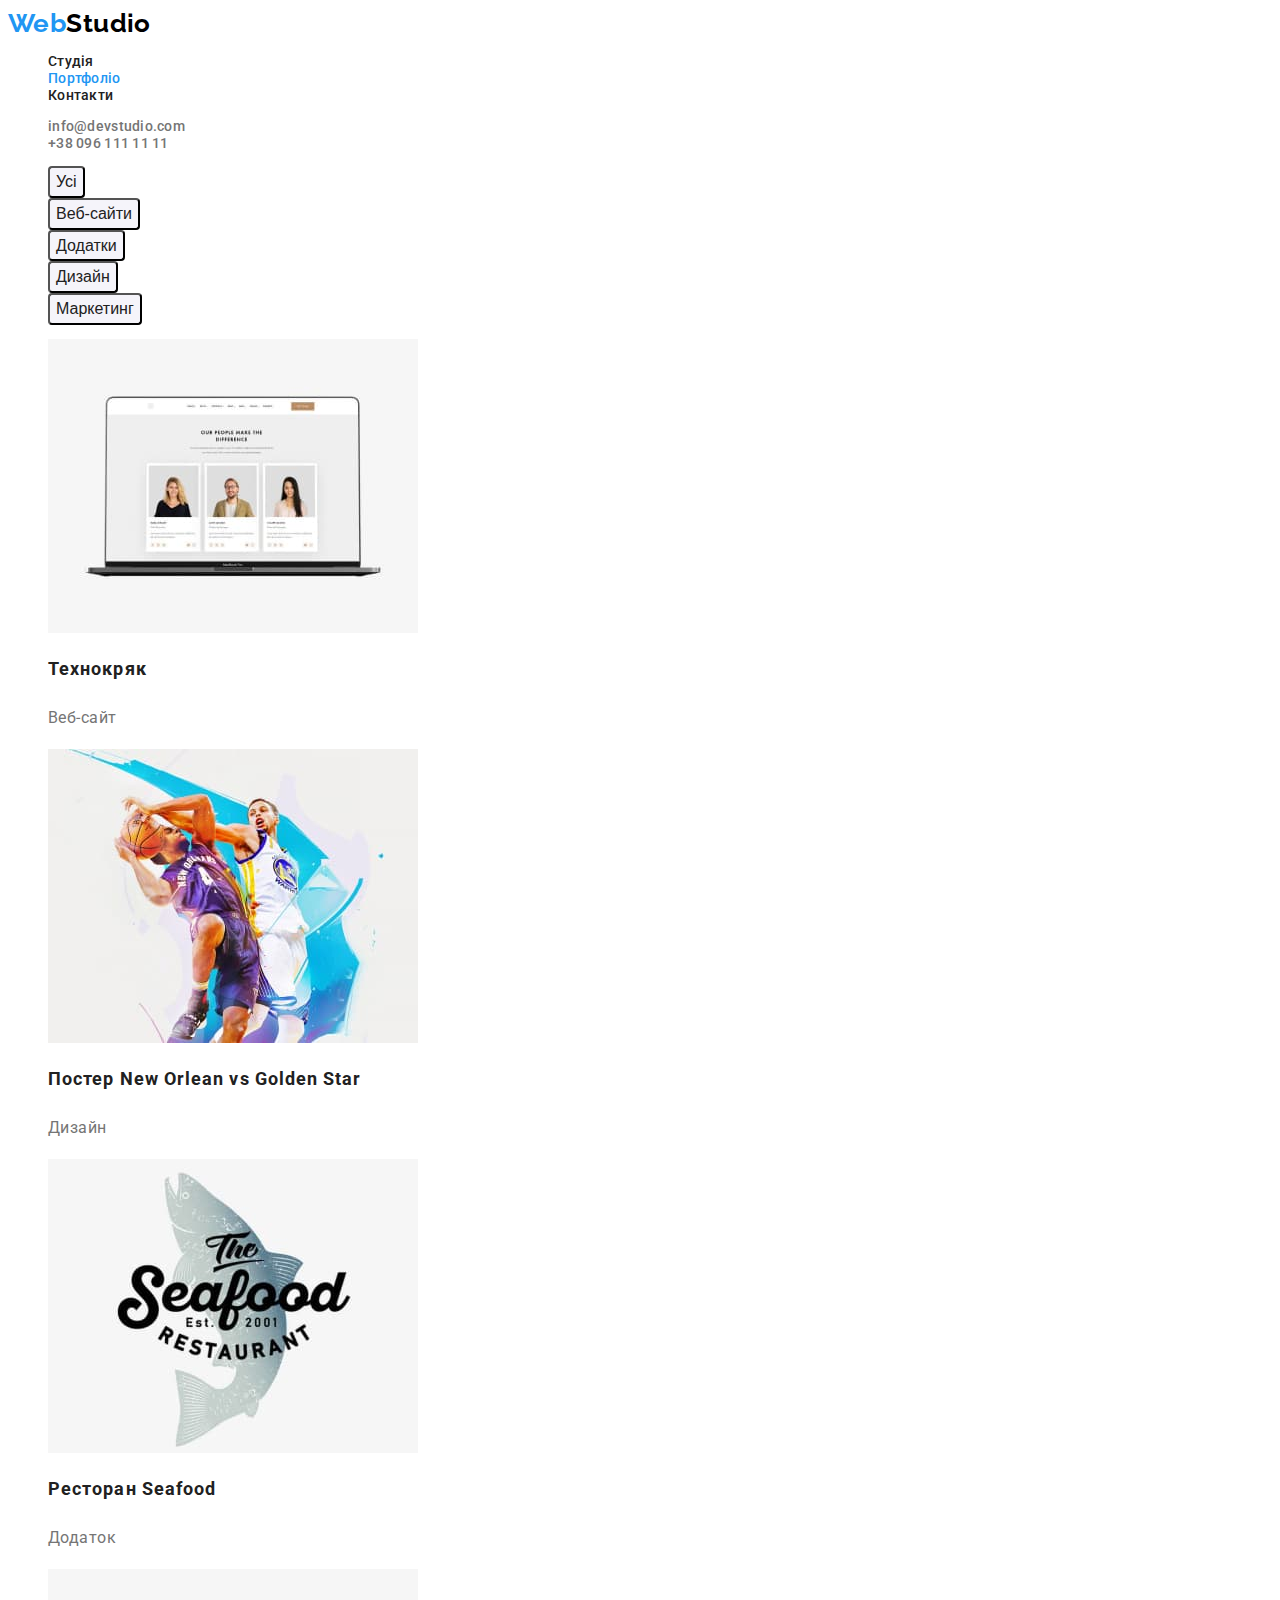
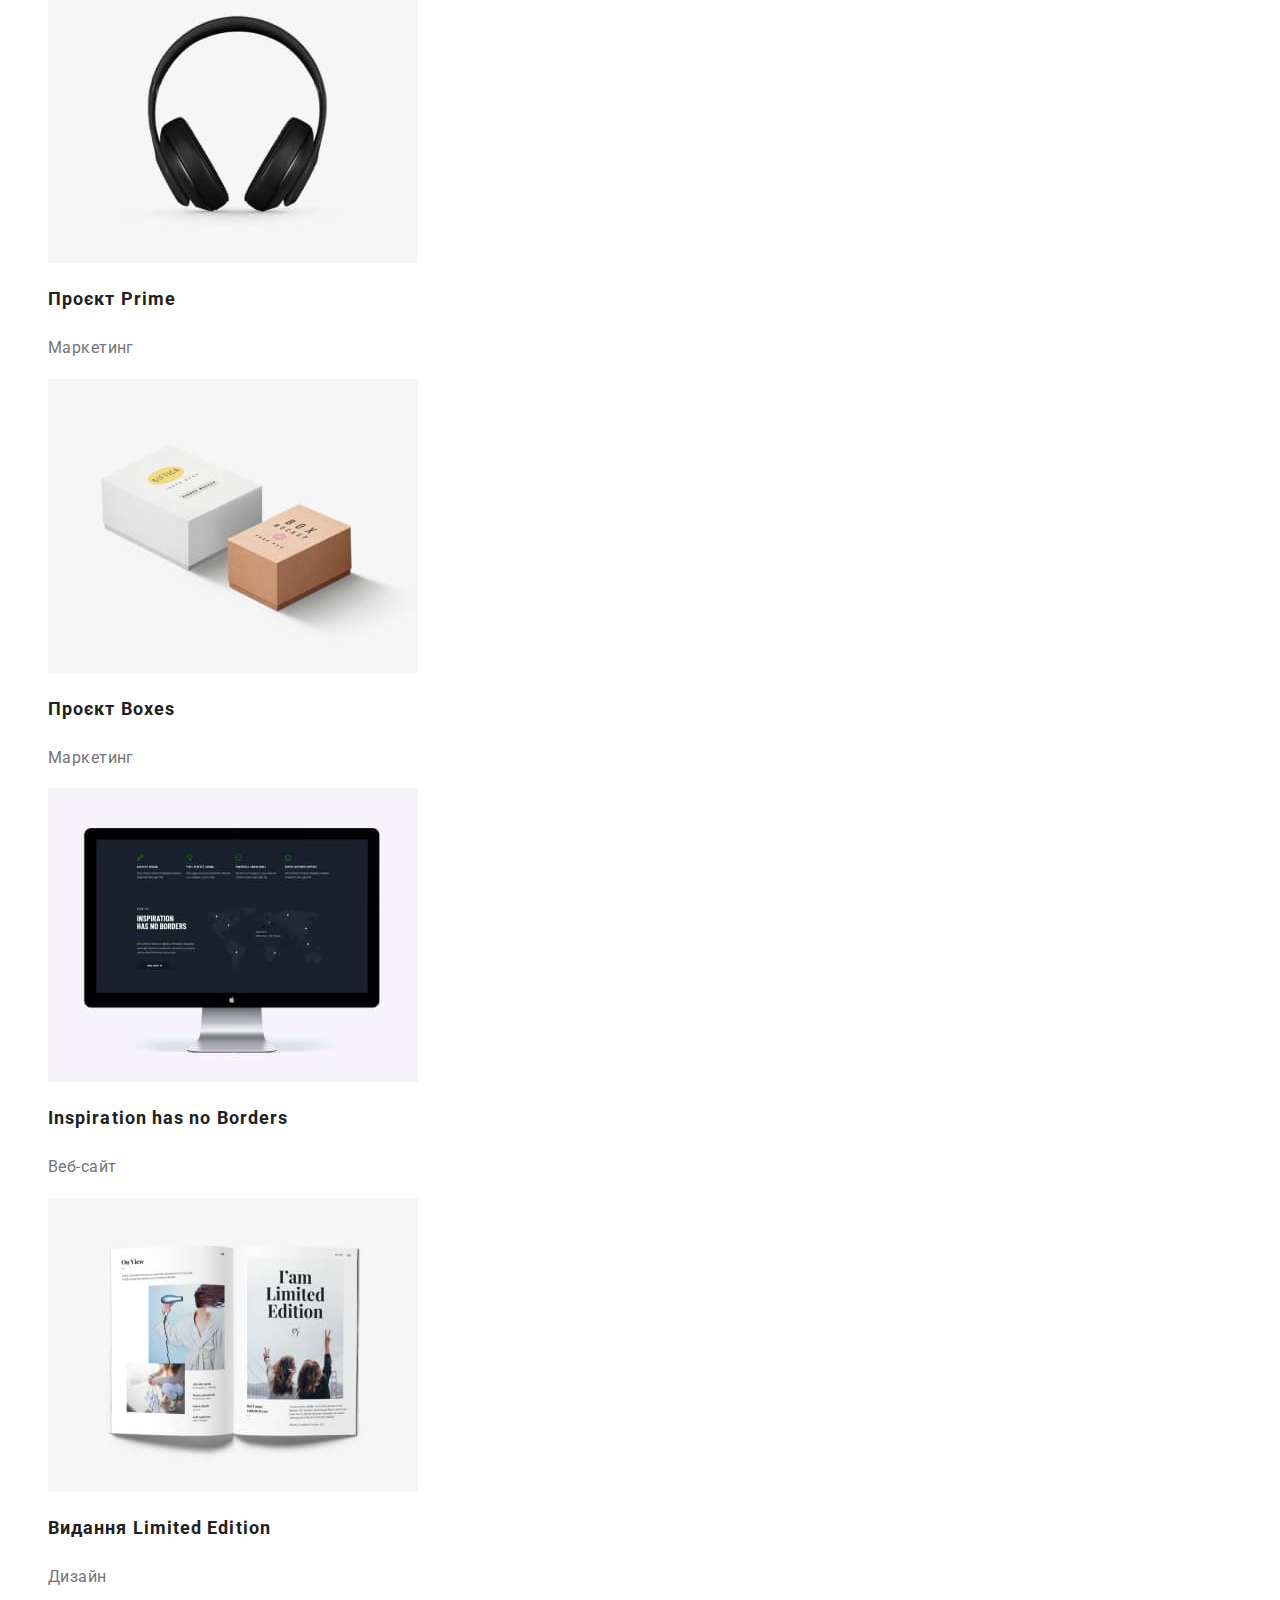
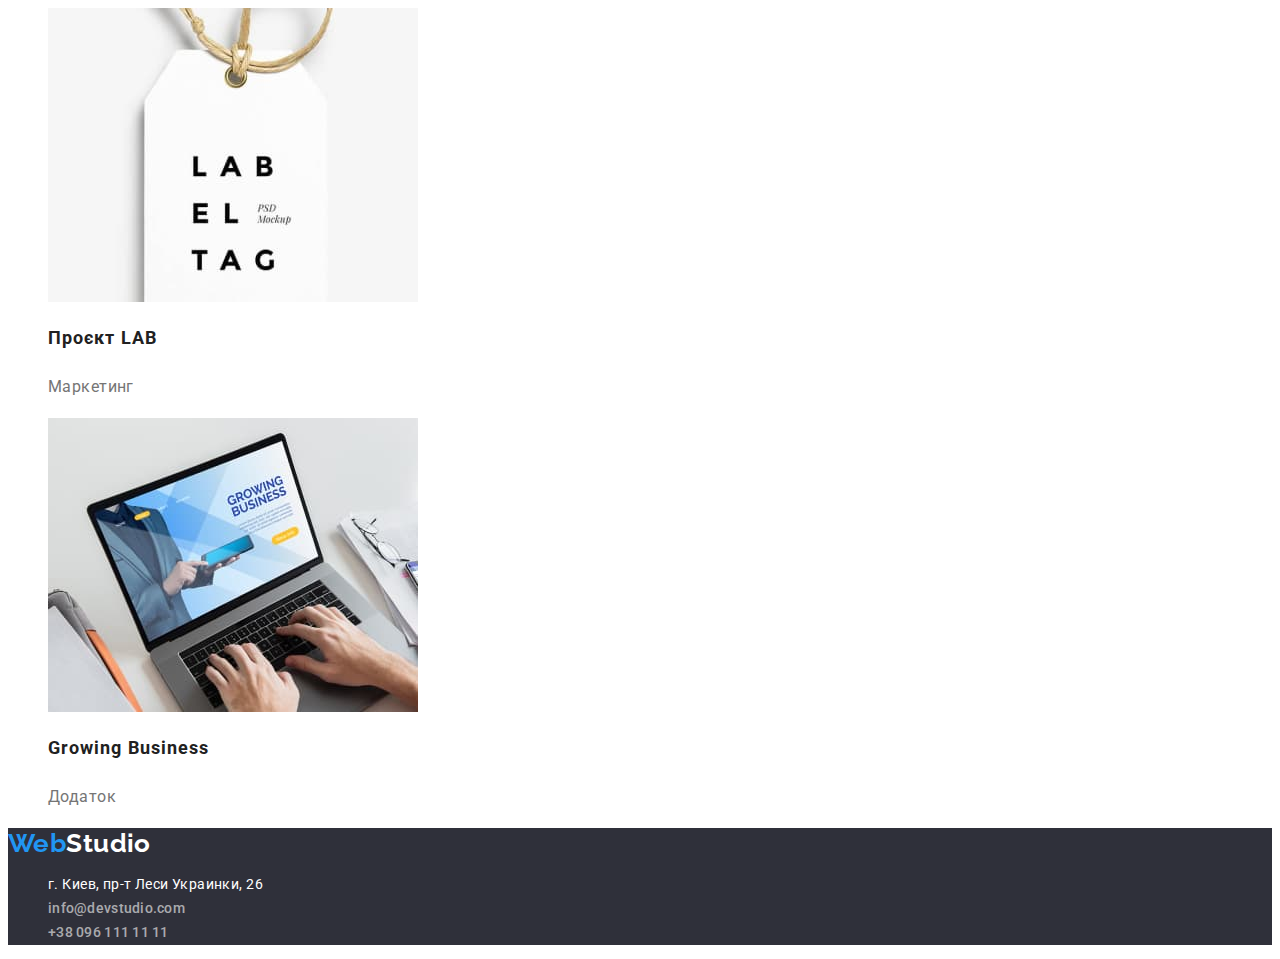
==== portfolio.html @ e0065c11 "n" ====
<!DOCTYPE html>
<html lang="uk">
  <head>
    <meta charset="UTF-8" />
    <meta http-equiv="X-UA-Compatible" content="IE=edge" />
    <meta name="viewport" content="width=device-width, initial-scale=1.0" />
    <title>WebStudio</title>
    <link
      href="https://fonts.googleapis.com/css2?family=Raleway:wght@700&family=Roboto:wght@400;500;700;900&display=swap"
      rel="stylesheet"
    />
    <link rel="stylesheet" href="./css/styles.css" />
  </head>

  <body>
    <header>
      <nav>
        <a class="web" href="./index.html">
          <span class="logo">Web</span>Studio
        </a>
        <ul class="site-nav">
          <li><a href="./index.html" class="link">Студія</a></li>
          <li><a href="./portfolio.html" class="link current">Портфоліо</a></li>
          <li><a href="/" class="link">Контакти</a></li>
        </ul>
      </nav>
      <ul>
        <li>
          <a href="mailto:info@devstudio.com" class="mail"
            >info@devstudio.com</a
          >
        </li>
        <li>
          <a href="tel:+380961111111" class="tel">+38 096 111 11 11</a>
        </li>
      </ul>
    </header>

    <main>
      <section>
        <h1 class="visually-hidden">Портфоліо</h1>
        <ul>
          <li><button class="button" type="button">Усі</button></li>
          <li><button class="button" type="button">Веб-сайти</button></li>
          <li><button class="button" type="button">Додатки</button></li>
          <li><button class="button" type="button">Дизайн</button></li>
          <li><button class="button" type="button">Маркетинг</button></li>
        </ul>
        <ul class="all">
          <li>
            <img src="./images/img8.jpg" alt="Технокряк" width="370" />
            <h2 class="about">Технокряк</h2>
            <p class="what">Веб-сайт</p>
          </li>
          <li>
            <img src="./images/img9.jpg" alt="Постер" width="370" />
            <h2 class="about">Постер New Orlean vs Golden Star</h2>
            <p class="what">Дизайн</p>
          </li>
          <li>
            <img src="./images/img10.jpg" alt="Ресторан" width="370" />
            <h2 class="about">Ресторан Seafood</h2>
            <p class="what">Додаток</p>
          </li>
          <li>
            <img src="./images/img11.jpg" alt="Проєкт Prime" width="370" />
            <h2 class="about">Проєкт Prime</h2>
            <p class="what">Маркетинг</p>
          </li>
          <li>
            <img src="./images/img12.jpg" alt="Проєкт Boxes" width="370" />
            <h2 class="about">Проєкт Boxes</h2>
            <p class="what">Маркетинг</p>
          </li>
          <li>
            <img src="./images/img13.jpg" alt="Inspiration" width="370" />
            <h2 class="about">Inspiration has no Borders</h2>
            <p class="what">Веб-сайт</p>
          </li>
          <li>
            <img src="./images/img14.jpg" alt="Видання" width="370" />
            <h2 class="about">Видання Limited Edition</h2>
            <p class="what">Дизайн</p>
          </li>
          <li>
            <img src="./images/img15.jpg" alt="Проєкт LAB" width="370" />
            <h2 class="about">Проєкт LAB</h2>
            <p class="what">Маркетинг</p>
          </li>
          <li>
            <img src="./images/img16.jpg" alt="Growing Business" width="370" />
            <h2 class="about">Growing Business</h2>
            <p class="what">Додаток</p>
          </li>
        </ul>
      </section>
    </main>

    <footer class="info">
      <a href="./index.html" class="web">
        <span class="logo">Web</span>Studio
      </a>
      <address>
        <ul>
          <li>
            <a
              href="https://goo.gl/maps/CPtrU1FHBa2aNyZL9"
              target="_blank"
              rel="noopener noreferrer nofollow"
              class="address"
              >г. Киев, пр-т Леси Украинки, 26</a
            >
          </li>
          <li>
            <a href="mailto:info@devstudio.com" class="mail"
              >info@devstudio.com</a
            >
          </li>
          <li>
            <a href="tel:+380961111111" class="tel">+38 096 111 11 11</a>
          </li>
        </ul>
      </address>
    </footer>
  </body>
</html>
---- css/styles.css ----
:root {
  --primary-text-color: #757575;
  --title-text-color: #212121;
  --accent-color: #2196f3;
  --primary-white-color: #ffffff;
  --secondary-white-color: rgba(255, 255, 255, 0.6);
  --secondary-black-color: #000000;
  --primary-background-color: #f5f5f5;
  --secondary-background-color: #2f303a;
}
/* main page */

body {
  font-size: 14px;
  font-family: Roboto, sans-serif;
  letter-spacing: 0.03em;
  color: var(--primary-text-color);
  background-color: var(--primary-white-color);
}
ul {
  list-style: none;
}
.visually-hidden {
  position: absolute;
  white-space: nowrap;
  width: 1px;
  height: 1px;
  overflow: hidden;
  border: 0;
  padding: 0;
  clip: rect(0 0 0 0);
  clip-path: inset(50%);
  margin: -1px;
}

/* nav */
.web {
  color: var(--secondary-black-color);
  font-family: Raleway;
  font-weight: 700;
  font-size: 26px;
  line-height: 1.19;
  text-decoration: none;
}
.logo {
  color: var(--accent-color);
}
.site-nav .link.current {
  color: var(--accent-color);
  font-weight: 500;
  line-height: 1.14;
  letter-spacing: 0.02em;
}
.site-nav .link {
  color: var(--title-text-color);
  font-weight: 500;
  line-height: 1.14;
  letter-spacing: 0.02em;
  text-decoration: none;
}
.site-nav .link:hover,
.site-nav .link:focus {
  color: var(--accent-color);
}
.mail,
.tel {
  color: var(--primary-text-color);
  font-weight: 500;
  line-height: 1.14;
  letter-spacing: 0.02em;
  text-decoration: none;
}
.tel:hover,
.tel:focus,
.tel:active,
.mail:hover,
.mail:focus,
.mail:active {
  color: var(--accent-color);
}

/* кнопка*/
.decision {
  background-color: var(--secondary-background-color);
}
.decision .business {
  color: var(--primary-white-color);
  font-weight: 900;
  font-size: 44px;
  line-height: 1.36;
  text-align: center;
  letter-spacing: 0.06em;
  text-transform: uppercase;
}
.decision .button {
  background-color: var(--accent-color);
  color: var(--primary-white-color);
  font-weight: 700;
  font-size: 16px;
  line-height: 1.87;
  letter-spacing: 0.06em;
  box-shadow: 0px 4px 4px rgba(0, 0, 0, 0.15);
  border-radius: 4px;
  cursor: pointer;
  font-family: inherit;
}
.decision .button:hover,
.decision .button:focus,
.decision .button:active {
  background-color: #188ce8;
  font-weight: 700;
  font-size: 16px;
  line-height: 1.87;
  letter-spacing: 0.06em;
  box-shadow: 0px 4px 4px rgba(0, 0, 0, 0.15);
  border-radius: 4px;
}

/* Чим ми займаємося */

.characteristic .title {
  color: var(--title-text-color);
  font-weight: 700;
  line-height: 1.14;
  text-transform: uppercase;
}
.characteristic .text {
  color: var(--primary-text-color);
  line-height: 1.71;
}

/* Наша команда */

.sens {
  color: var(--title-text-color);
  text-align: center;
  font-weight: 700;
  font-size: 36px;
  line-height: 1.17;
  text-align: center;
}
.all-team {
  background-color: #f5f4fa;
}
.team {
  color: var(--title-text-color);
  font-weight: 700;
  font-size: 36px;
  line-height: 1.17;
  text-align: center;
}
.bgcol {
  background-color: var(--primary-white-color);
}
.name {
  color: var(--title-text-color);
  font-weight: 500;
  font-size: 16px;
  line-height: 1.19;
}
.profession {
  color: var(--primary-text-color);
  font-size: 16px;
  line-height: 1.19;
}

/* footer */
.info {
  background-color: var(--secondary-background-color);
}
.info .web {
  color: var(--primary-white-color);
  font-weight: 700;
  font-size: 26px;
  line-height: 1.19;
}
.info .logo {
  color: var(--accent-color);
}
.info .address {
  color: var(--primary-white-color);
  line-height: 1.71;
  font-style: normal;
  text-decoration: none;
}
.info .mail,
.info .tel {
  color: var(--secondary-white-color);

  line-height: 1.71;
  font-style: normal;
}
.info .mail:hover,
.info .mail:focus,
.info .mail:active,
.info .tel:hover,
.info .tel:focus,
.info .tel:active {
  color: var(--accent-color);
}

/* Portfolio*/

.button {
  color: var(--title-text-color);
  background-color: #f5f4fa;
  border-radius: 4px;
  font-weight: 500;
  font-size: 16px;
  line-height: 1.62;
}

.button:hover,
.button:focus,
.button:active {
  background-color: var(--accent-color);
  color: var(--primary-white-color);
  font-weight: 500;
  font-size: 16px;
  line-height: 1.62;
  text-align: center;
  box-shadow: 0px 3px 1px rgba(0, 0, 0, 0.1), 0px 1px 2px rgba(0, 0, 0, 0.08),
    0px 2px 2px rgba(0, 0, 0, 0.12);
  cursor: pointer;
  font-family: inherit;
}
.all {
  background-color: var(--primary-white-color);
  border-radius: 4px;
}

.all .about {
  color: var(--title-text-color);
  font-weight: 700;
  font-size: 18px;
  line-height: 2;
  letter-spacing: 0.06em;
}
.all .what {
  color: var(--primary-text-color);
  font-size: 16px;
  line-height: 1.87;
}
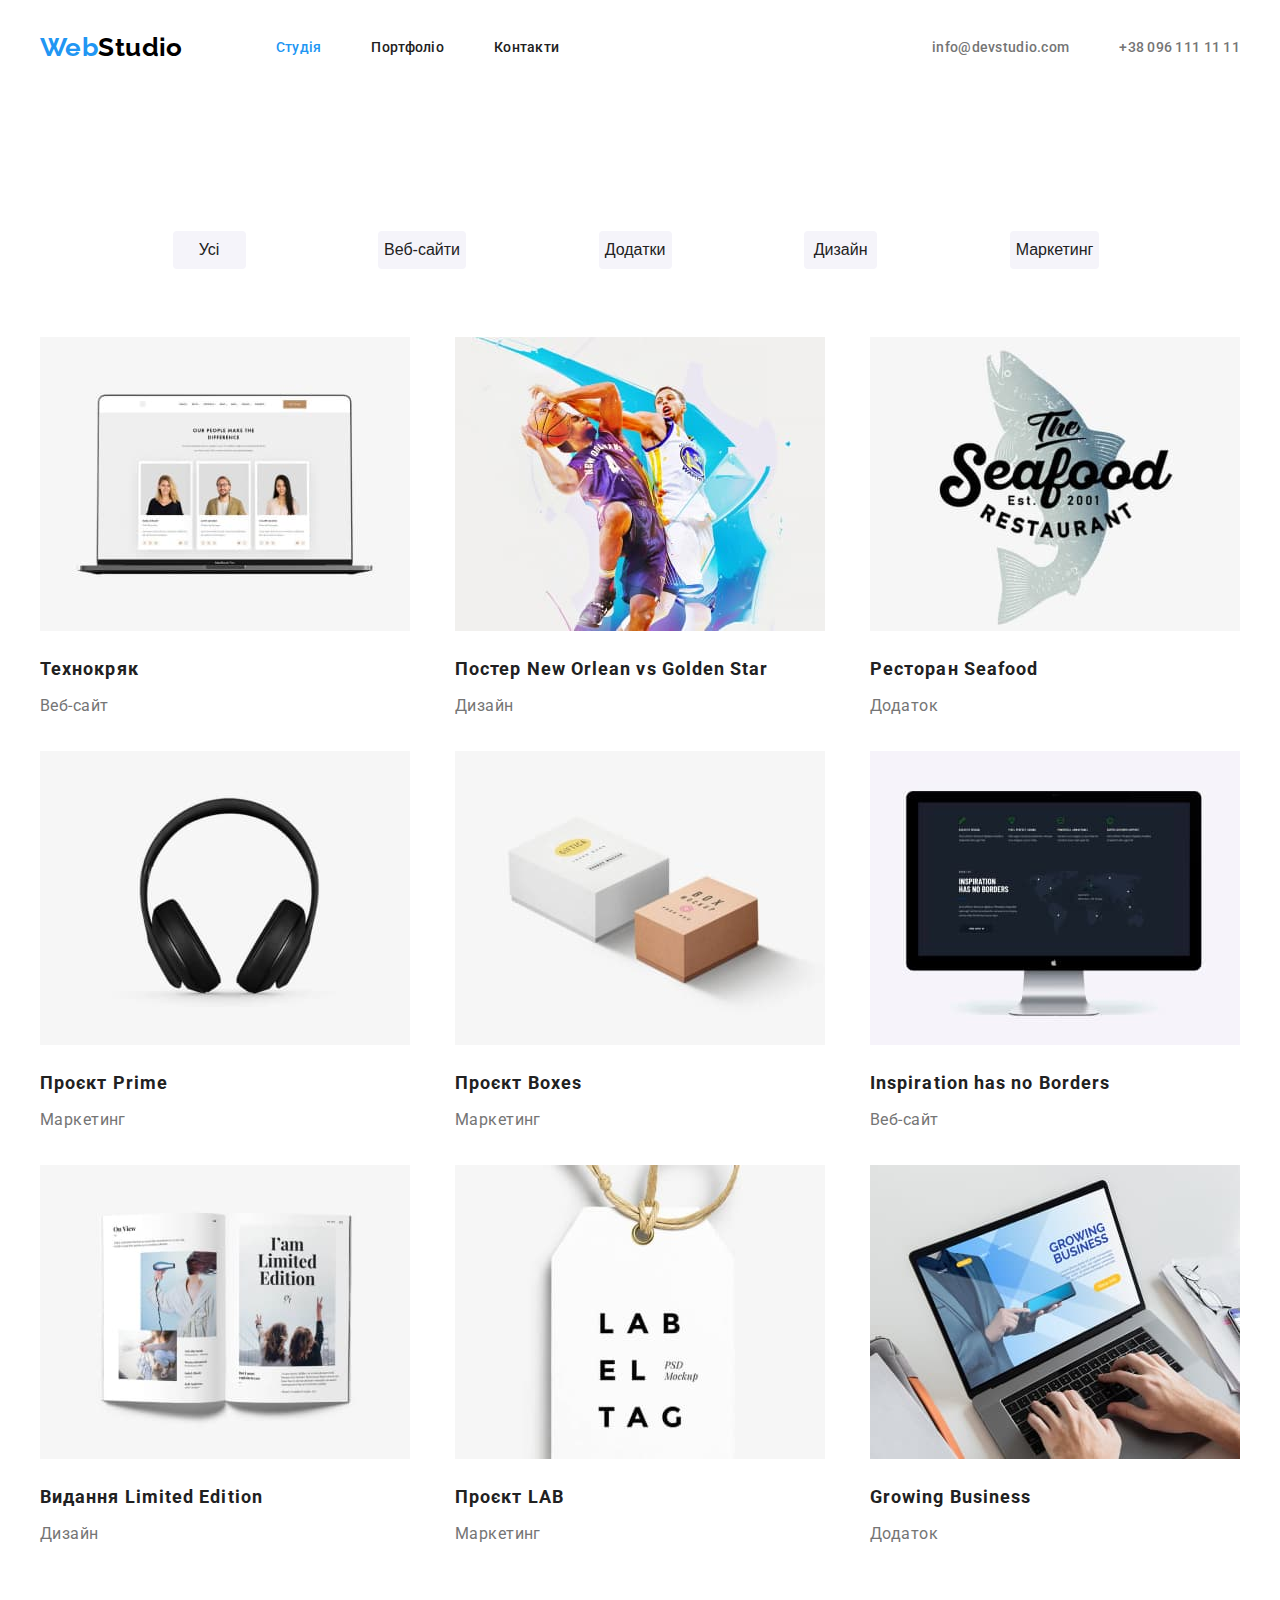
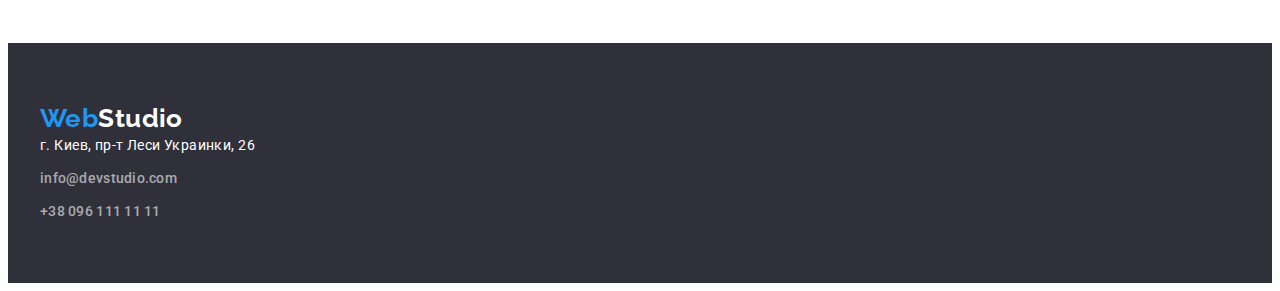
==== commit 95f23c7d: "last" ====
--- a/portfolio.html
+++ b/portfolio.html
@@ -9,108 +9,34 @@
       href="https://fonts.googleapis.com/css2?family=Raleway:wght@700&family=Roboto:wght@400;500;700;900&display=swap"
       rel="stylesheet"
     />
+    <link
+      rel="stylesheet"
+      href="https://cdnjs.cloudflare.com/ajax/libs/modern-normalize/1.1.0/modern-normalize.min.css"
+      integrity="sha512-wpPYUAdjBVSE4KJnH1VR1HeZfpl1ub8YT/NKx4PuQ5NmX2tKuGu6U/JRp5y+Y8XG2tV+wKQpNHVUX03MfMFn9Q=="
+      crossorigin="anonymous"
+      referrerpolicy="no-referrer"
+    />
     <link rel="stylesheet" href="./css/styles.css" />
   </head>
 
   <body>
-    <header>
-      <nav>
-        <a class="web" href="./index.html">
-          <span class="logo">Web</span>Studio
-        </a>
-        <ul class="site-nav">
-          <li><a href="./index.html" class="link">Студія</a></li>
-          <li><a href="./portfolio.html" class="link current">Портфоліо</a></li>
-          <li><a href="/" class="link">Контакти</a></li>
-        </ul>
-      </nav>
-      <ul>
-        <li>
-          <a href="mailto:info@devstudio.com" class="mail"
-            >info@devstudio.com</a
-          >
-        </li>
-        <li>
-          <a href="tel:+380961111111" class="tel">+38 096 111 11 11</a>
-        </li>
-      </ul>
-    </header>
-
-    <main>
-      <section>
-        <h1 class="visually-hidden">Портфоліо</h1>
-        <ul>
-          <li><button class="button" type="button">Усі</button></li>
-          <li><button class="button" type="button">Веб-сайти</button></li>
-          <li><button class="button" type="button">Додатки</button></li>
-          <li><button class="button" type="button">Дизайн</button></li>
-          <li><button class="button" type="button">Маркетинг</button></li>
-        </ul>
-        <ul class="all">
-          <li>
-            <img src="./images/img8.jpg" alt="Технокряк" width="370" />
-            <h2 class="about">Технокряк</h2>
-            <p class="what">Веб-сайт</p>
-          </li>
-          <li>
-            <img src="./images/img9.jpg" alt="Постер" width="370" />
-            <h2 class="about">Постер New Orlean vs Golden Star</h2>
-            <p class="what">Дизайн</p>
-          </li>
-          <li>
-            <img src="./images/img10.jpg" alt="Ресторан" width="370" />
-            <h2 class="about">Ресторан Seafood</h2>
-            <p class="what">Додаток</p>
-          </li>
-          <li>
-            <img src="./images/img11.jpg" alt="Проєкт Prime" width="370" />
-            <h2 class="about">Проєкт Prime</h2>
-            <p class="what">Маркетинг</p>
-          </li>
-          <li>
-            <img src="./images/img12.jpg" alt="Проєкт Boxes" width="370" />
-            <h2 class="about">Проєкт Boxes</h2>
-            <p class="what">Маркетинг</p>
-          </li>
-          <li>
-            <img src="./images/img13.jpg" alt="Inspiration" width="370" />
-            <h2 class="about">Inspiration has no Borders</h2>
-            <p class="what">Веб-сайт</p>
-          </li>
-          <li>
-            <img src="./images/img14.jpg" alt="Видання" width="370" />
-            <h2 class="about">Видання Limited Edition</h2>
-            <p class="what">Дизайн</p>
-          </li>
-          <li>
-            <img src="./images/img15.jpg" alt="Проєкт LAB" width="370" />
-            <h2 class="about">Проєкт LAB</h2>
-            <p class="what">Маркетинг</p>
-          </li>
-          <li>
-            <img src="./images/img16.jpg" alt="Growing Business" width="370" />
-            <h2 class="about">Growing Business</h2>
-            <p class="what">Додаток</p>
-          </li>
-        </ul>
-      </section>
-    </main>
-
-    <footer class="info">
-      <a href="./index.html" class="web">
-        <span class="logo">Web</span>Studio
-      </a>
-      <address>
-        <ul>
-          <li>
-            <a
-              href="https://goo.gl/maps/CPtrU1FHBa2aNyZL9"
-              target="_blank"
-              rel="noopener noreferrer nofollow"
-              class="address"
-              >г. Киев, пр-т Леси Украинки, 26</a
-            >
-          </li>
+    <header class="page-head">
+      <div class="container page-header">
+        <nav class="inform">
+          <a class="web" href="./index.html">
+            <span class="logo">Web</span>Studio
+          </a>
+          <ul class="site-nav">
+            <li class="site-nav-link">
+              <a href="./index.html" class="link current">Студія</a>
+            </li>
+            <li class="site-nav-link">
+              <a href="./portfolio.html" class="link">Портфоліо</a>
+            </li>
+            <li class="site-nav-link"><a href="/" class="link">Контакти</a></li>
+          </ul>
+        </nav>
+        <ul class="inform">
           <li>
             <a href="mailto:info@devstudio.com" class="mail"
               >info@devstudio.com</a
@@ -120,7 +46,102 @@
             <a href="tel:+380961111111" class="tel">+38 096 111 11 11</a>
           </li>
         </ul>
-      </address>
+      </div>
+    </header>
+
+    <main>
+      <section>
+        <div class="container">
+          <h1 class="visually-hidden">Портфоліо</h1>
+          <ul class="all-button">
+            <li><button class="button" type="button">Усі</button></li>
+            <li><button class="button" type="button">Веб-сайти</button></li>
+            <li><button class="button" type="button">Додатки</button></li>
+            <li><button class="button" type="button">Дизайн</button></li>
+            <li><button class="button" type="button">Маркетинг</button></li>
+          </ul>
+          <ul class="all">
+            <li>
+              <img src="./images/img8.jpg" alt="Технокряк" width="370" />
+              <h2 class="about">Технокряк</h2>
+              <p class="what">Веб-сайт</p>
+            </li>
+            <li>
+              <img src="./images/img9.jpg" alt="Постер" width="370" />
+              <h2 class="about">Постер New Orlean vs Golden Star</h2>
+              <p class="what">Дизайн</p>
+            </li>
+            <li>
+              <img src="./images/img10.jpg" alt="Ресторан" width="370" />
+              <h2 class="about">Ресторан Seafood</h2>
+              <p class="what">Додаток</p>
+            </li>
+            <li>
+              <img src="./images/img11.jpg" alt="Проєкт Prime" width="370" />
+              <h2 class="about">Проєкт Prime</h2>
+              <p class="what">Маркетинг</p>
+            </li>
+            <li>
+              <img src="./images/img12.jpg" alt="Проєкт Boxes" width="370" />
+              <h2 class="about">Проєкт Boxes</h2>
+              <p class="what">Маркетинг</p>
+            </li>
+            <li>
+              <img src="./images/img13.jpg" alt="Inspiration" width="370" />
+              <h2 class="about">Inspiration has no Borders</h2>
+              <p class="what">Веб-сайт</p>
+            </li>
+            <li>
+              <img src="./images/img14.jpg" alt="Видання" width="370" />
+              <h2 class="about">Видання Limited Edition</h2>
+              <p class="what">Дизайн</p>
+            </li>
+            <li>
+              <img src="./images/img15.jpg" alt="Проєкт LAB" width="370" />
+              <h2 class="about">Проєкт LAB</h2>
+              <p class="what">Маркетинг</p>
+            </li>
+            <li>
+              <img
+                src="./images/img16.jpg"
+                alt="Growing Business"
+                width="370"
+              />
+              <h2 class="about">Growing Business</h2>
+              <p class="what">Додаток</p>
+            </li>
+          </ul>
+        </div>
+      </section>
+    </main>
+
+    <footer class="info">
+      <div class="container">
+        <a class="web" href="./index.html">
+          <span class="logo">Web</span>Studio
+        </a>
+        <address>
+          <ul class="information">
+            <li>
+              <a
+                href="https://goo.gl/maps/CPtrU1FHBa2aNyZL9"
+                target="_blank"
+                rel="noopener noreferrer nofollow"
+                class="address"
+                >г. Киев, пр-т Леси Украинки, 26</a
+              >
+            </li>
+            <li>
+              <a href="mailto:info@devstudio.com" class="mail"
+                >info@devstudio.com</a
+              >
+            </li>
+            <li>
+              <a href="tel:+380961111111" class="tel">+38 096 111 11 11</a>
+            </li>
+          </ul>
+        </address>
+      </div>
     </footer>
   </body>
 </html>
--- a/css/styles.css
+++ b/css/styles.css
@@ -9,7 +9,24 @@
   --secondary-background-color: #2f303a;
 }
 /* main page */
-
+h1,
+h2,
+h3,
+h4,
+h5,
+h6,
+p {
+  margin-top: 0;
+  margin-bottom: 0;
+}
+ul {
+  margin-top: 0;
+  margin-bottom: 0;
+  padding-left: 0;
+}
+img {
+  display: block;
+}
 body {
   font-size: 14px;
   font-family: Roboto, sans-serif;
@@ -32,8 +49,25 @@
   clip-path: inset(50%);
   margin: -1px;
 }
+.container {
+  margin-left: auto;
+  margin-right: auto;
+  width: 1200px;
+  padding-left: 15px;
+  padding-right: 15px;
+}
 
 /* nav */
+.page-head {
+  padding-top: 24px;
+  padding-bottom: 25px;
+  height: 80px;
+}
+.page-header {
+  display: flex;
+  align-items: center;
+  justify-content: space-between;
+}
 .web {
   color: var(--secondary-black-color);
   font-family: Raleway;
@@ -41,10 +75,20 @@
   font-size: 26px;
   line-height: 1.19;
   text-decoration: none;
+  margin-right: 93px;
 }
 .logo {
   color: var(--accent-color);
 }
+.site-nav {
+  display: flex;
+  align-items: center;
+}
+.inform {
+  display: flex;
+  align-items: center;
+}
+
 .site-nav .link.current {
   color: var(--accent-color);
   font-weight: 500;
@@ -62,6 +106,10 @@
 .site-nav .link:focus {
   color: var(--accent-color);
 }
+.site-nav-link:not(:last-child) {
+  margin-right: 50px;
+}
+
 .mail,
 .tel {
   color: var(--primary-text-color);
@@ -69,6 +117,9 @@
   line-height: 1.14;
   letter-spacing: 0.02em;
   text-decoration: none;
+}
+.mail {
+  margin-right: 50px;
 }
 .tel:hover,
 .tel:focus,
@@ -82,6 +133,9 @@
 /* кнопка*/
 .decision {
   background-color: var(--secondary-background-color);
+  padding-top: 80px;
+  padding-bottom: 80px;
+  text-align: center;
 }
 .decision .business {
   color: var(--primary-white-color);
@@ -91,6 +145,7 @@
   text-align: center;
   letter-spacing: 0.06em;
   text-transform: uppercase;
+  margin-bottom: 30px;
 }
 .decision .button {
   background-color: var(--accent-color);
@@ -103,6 +158,10 @@
   border-radius: 4px;
   cursor: pointer;
   font-family: inherit;
+  min-width: 216px;
+  min-height: 50px;
+  border: transparent;
+  justify-content: center;
 }
 .decision .button:hover,
 .decision .button:focus,
@@ -114,10 +173,21 @@
   letter-spacing: 0.06em;
   box-shadow: 0px 4px 4px rgba(0, 0, 0, 0.15);
   border-radius: 4px;
+  border: transparent;
 }
 
 /* Чим ми займаємося */
-
+.characteristic {
+  padding-top: 94px;
+  padding-bottom: 94px;
+}
+.section-features {
+  display: flex;
+  justify-content: space-between;
+}
+.section-marg :not(:last-child) {
+  margin-right: 50px;
+}
 .characteristic .title {
   color: var(--title-text-color);
   font-weight: 700;
@@ -127,10 +197,18 @@
 .characteristic .text {
   color: var(--primary-text-color);
   line-height: 1.71;
+  width: 270px;
+}
+.title {
+  padding-bottom: 10px;
 }
 
 /* Наша команда */
 
+.work {
+  padding-top: 94px;
+  padding-bottom: 94px;
+}
 .sens {
   color: var(--title-text-color);
   text-align: center;
@@ -138,9 +216,16 @@
   font-size: 36px;
   line-height: 1.17;
   text-align: center;
+  margin-bottom: 50px;
+}
+.work-pic {
+  display: flex;
+  justify-content: space-between;
 }
 .all-team {
   background-color: #f5f4fa;
+  padding-top: 94px;
+  padding-bottom: 94px;
 }
 .team {
   color: var(--title-text-color);
@@ -148,34 +233,57 @@
   font-size: 36px;
   line-height: 1.17;
   text-align: center;
+  margin-bottom: 50px;
+}
+.people {
+  display: flex;
+  justify-content: space-between;
+  align-items: center;
 }
 .bgcol {
   background-color: var(--primary-white-color);
-}
+  box-shadow: 0px 1px 3px rgba(0, 0, 0, 0.12), 0px 1px 1px rgba(0, 0, 0, 0.14),
+    0px 2px 1px rgba(0, 0, 0, 0.2);
+  border-radius: 0px 0px 4px 4px;
+}
+
 .name {
   color: var(--title-text-color);
   font-weight: 500;
   font-size: 16px;
   line-height: 1.19;
+  padding-top: 30px;
+  padding-bottom: 10px;
+  text-align: center;
 }
 .profession {
   color: var(--primary-text-color);
   font-size: 16px;
   line-height: 1.19;
+  padding-bottom: 30px;
+  text-align: center;
 }
 
 /* footer */
 .info {
   background-color: var(--secondary-background-color);
+  padding-top: 60px;
+  padding-bottom: 60px;
+  display: block;
 }
 .info .web {
   color: var(--primary-white-color);
   font-weight: 700;
   font-size: 26px;
   line-height: 1.19;
+  margin-right: 0px;
+  margin-bottom: 20px;
 }
 .info .logo {
   color: var(--accent-color);
+}
+.information :not(:last-child) {
+  padding-bottom: 9px;
 }
 .info .address {
   color: var(--primary-white-color);
@@ -201,6 +309,16 @@
 
 /* Portfolio*/
 
+.all-button {
+  display: flex;
+  align-items: center;
+  justify-content: space-evenly;
+  margin-top: 94px;
+  margin-bottom: 34px;
+}
+.all-button:not(:last-child) {
+  margin-right: 8px;
+}
 .button {
   color: var(--title-text-color);
   background-color: #f5f4fa;
@@ -208,6 +326,9 @@
   font-weight: 500;
   font-size: 16px;
   line-height: 1.62;
+  min-width: 73px;
+  min-height: 38px;
+  border: transparent;
 }
 
 .button:hover,
@@ -227,6 +348,13 @@
 .all {
   background-color: var(--primary-white-color);
   border-radius: 4px;
+  display: flex;
+  align-items: center;
+  justify-content: space-between;
+  flex-wrap: wrap;
+  padding-top: 34px;
+  padding-bottom: 94px;
+  gap: 30px;
 }
 
 .all .about {
@@ -235,6 +363,8 @@
   font-size: 18px;
   line-height: 2;
   letter-spacing: 0.06em;
+  padding-top: 20px;
+  padding-bottom: 4px;
 }
 .all .what {
   color: var(--primary-text-color);
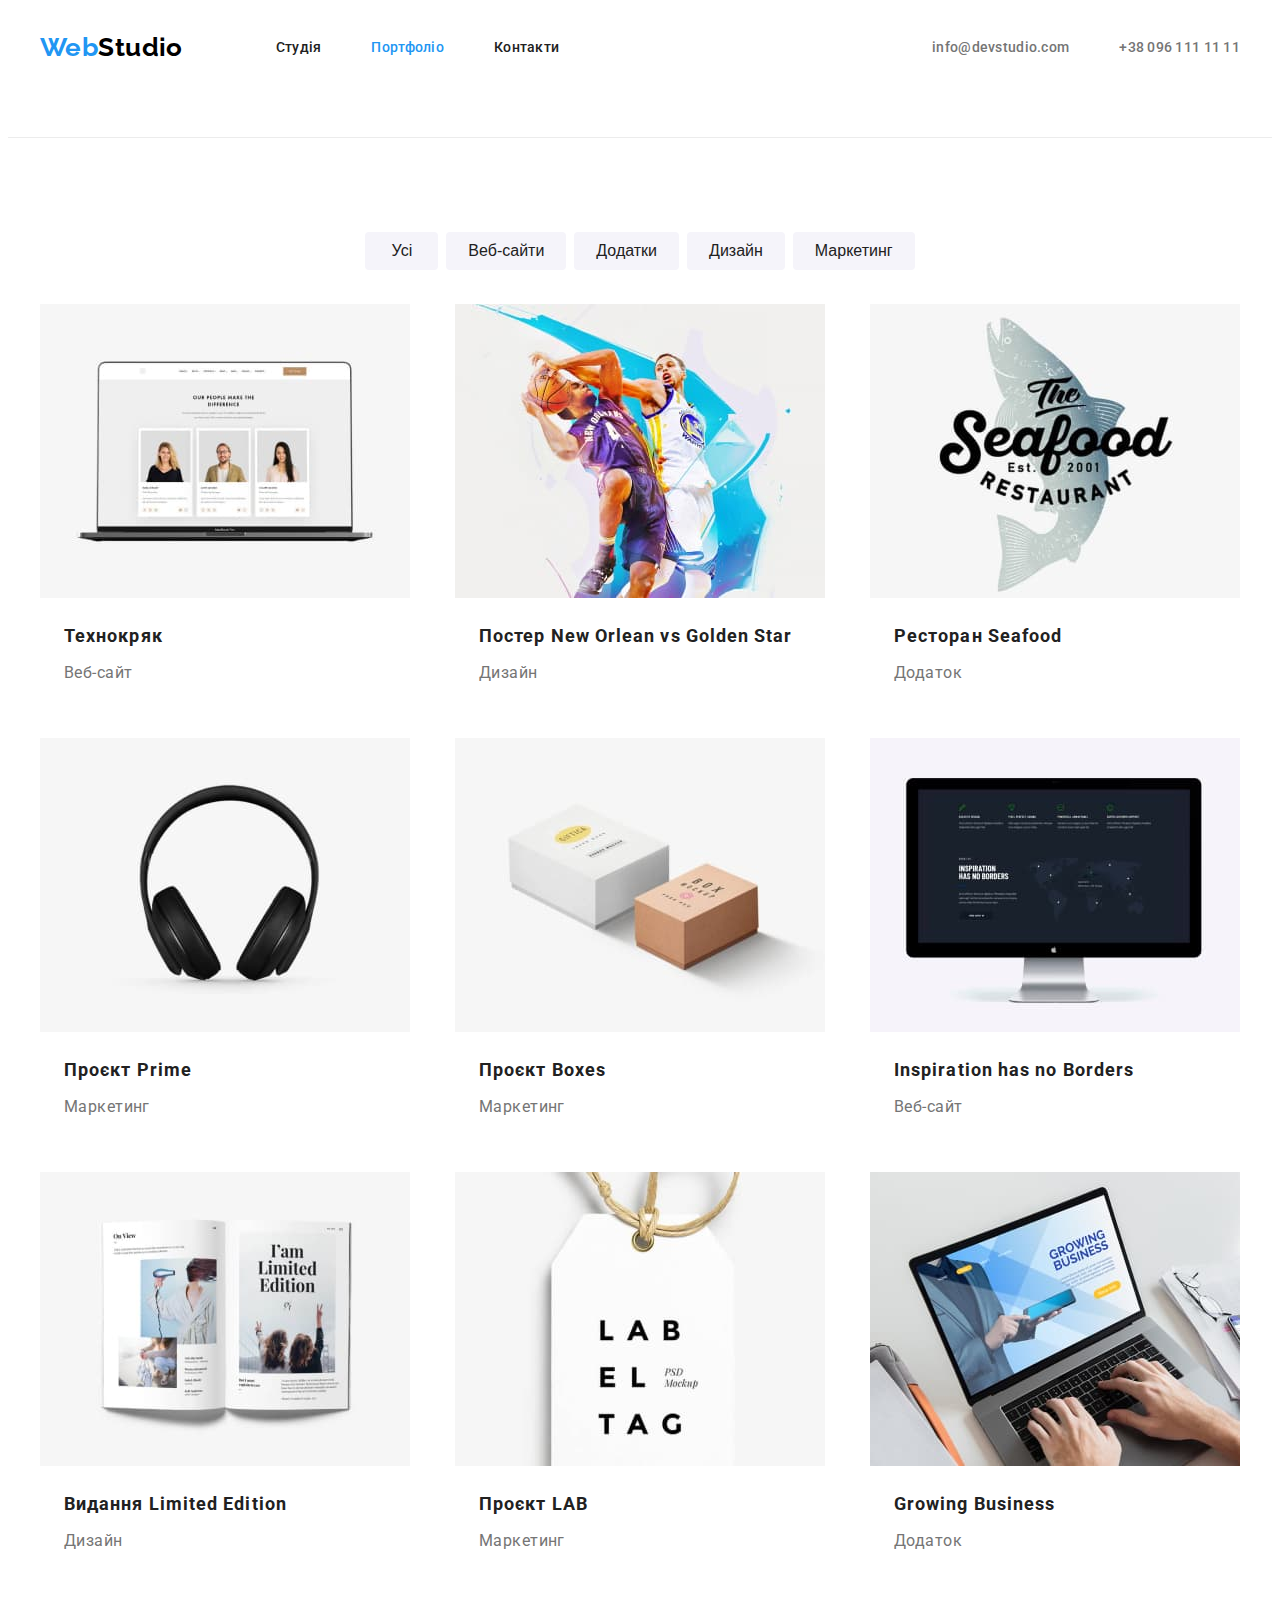
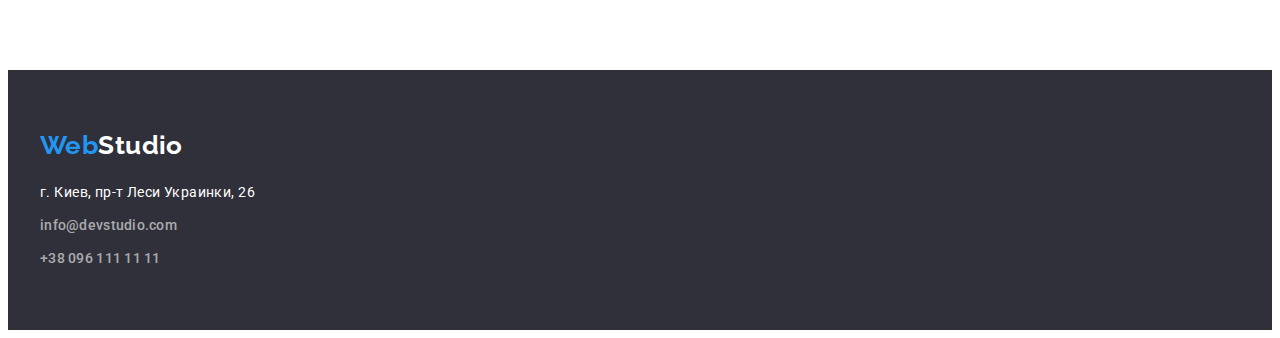
==== commit 1307c369: "mistake" ====
--- a/portfolio.html
+++ b/portfolio.html
@@ -28,16 +28,16 @@
           </a>
           <ul class="site-nav">
             <li class="site-nav-link">
-              <a href="./index.html" class="link current">Студія</a>
+              <a href="./index.html" class="link">Студія</a>
             </li>
             <li class="site-nav-link">
-              <a href="./portfolio.html" class="link">Портфоліо</a>
+              <a href="./portfolio.html" class="link current">Портфоліо</a>
             </li>
             <li class="site-nav-link"><a href="/" class="link">Контакти</a></li>
           </ul>
         </nav>
         <ul class="inform">
-          <li>
+          <li class="inform-mail">
             <a href="mailto:info@devstudio.com" class="mail"
               >info@devstudio.com</a
             >
@@ -50,56 +50,82 @@
     </header>
 
     <main>
-      <section>
+      <section class="portfolio">
         <div class="container">
           <h1 class="visually-hidden">Портфоліо</h1>
           <ul class="all-button">
-            <li><button class="button" type="button">Усі</button></li>
-            <li><button class="button" type="button">Веб-сайти</button></li>
-            <li><button class="button" type="button">Додатки</button></li>
-            <li><button class="button" type="button">Дизайн</button></li>
-            <li><button class="button" type="button">Маркетинг</button></li>
+            <li class="top">
+              <button class="button" type="button">Усі</button>
+            </li>
+            <li class="top">
+              <button class="button" type="button">Веб-сайти</button>
+            </li>
+            <li class="top">
+              <button class="button" type="button">Додатки</button>
+            </li>
+            <li class="top">
+              <button class="button" type="button">Дизайн</button>
+            </li>
+            <li class="top">
+              <button class="button" type="button">Маркетинг</button>
+            </li>
           </ul>
           <ul class="all">
             <li>
               <img src="./images/img8.jpg" alt="Технокряк" width="370" />
-              <h2 class="about">Технокряк</h2>
-              <p class="what">Веб-сайт</p>
+              <div class="box-pic">
+                <h2 class="about">Технокряк</h2>
+                <p class="what">Веб-сайт</p>
+              </div>
             </li>
             <li>
               <img src="./images/img9.jpg" alt="Постер" width="370" />
-              <h2 class="about">Постер New Orlean vs Golden Star</h2>
-              <p class="what">Дизайн</p>
+              <div class="box-pic">
+                <h2 class="about">Постер New Orlean vs Golden Star</h2>
+                <p class="what">Дизайн</p>
+              </div>
             </li>
             <li>
               <img src="./images/img10.jpg" alt="Ресторан" width="370" />
-              <h2 class="about">Ресторан Seafood</h2>
-              <p class="what">Додаток</p>
+              <div class="box-pic">
+                <h2 class="about">Ресторан Seafood</h2>
+                <p class="what">Додаток</p>
+              </div>
             </li>
             <li>
               <img src="./images/img11.jpg" alt="Проєкт Prime" width="370" />
-              <h2 class="about">Проєкт Prime</h2>
-              <p class="what">Маркетинг</p>
+              <div class="box-pic">
+                <h2 class="about">Проєкт Prime</h2>
+                <p class="what">Маркетинг</p>
+              </div>
             </li>
             <li>
               <img src="./images/img12.jpg" alt="Проєкт Boxes" width="370" />
-              <h2 class="about">Проєкт Boxes</h2>
-              <p class="what">Маркетинг</p>
+              <div class="box-pic">
+                <h2 class="about">Проєкт Boxes</h2>
+                <p class="what">Маркетинг</p>
+              </div>
             </li>
             <li>
               <img src="./images/img13.jpg" alt="Inspiration" width="370" />
-              <h2 class="about">Inspiration has no Borders</h2>
-              <p class="what">Веб-сайт</p>
+              <div class="box-pic">
+                <h2 class="about">Inspiration has no Borders</h2>
+                <p class="what">Веб-сайт</p>
+              </div>
             </li>
             <li>
               <img src="./images/img14.jpg" alt="Видання" width="370" />
-              <h2 class="about">Видання Limited Edition</h2>
-              <p class="what">Дизайн</p>
+              <div class="box-pic">
+                <h2 class="about">Видання Limited Edition</h2>
+                <p class="what">Дизайн</p>
+              </div>
             </li>
             <li>
               <img src="./images/img15.jpg" alt="Проєкт LAB" width="370" />
-              <h2 class="about">Проєкт LAB</h2>
-              <p class="what">Маркетинг</p>
+              <div class="box-pic">
+                <h2 class="about">Проєкт LAB</h2>
+                <p class="what">Маркетинг</p>
+              </div>
             </li>
             <li>
               <img
@@ -107,14 +133,15 @@
                 alt="Growing Business"
                 width="370"
               />
-              <h2 class="about">Growing Business</h2>
-              <p class="what">Додаток</p>
+              <div class="box-pic">
+                <h2 class="about">Growing Business</h2>
+                <p class="what">Додаток</p>
+              </div>
             </li>
           </ul>
         </div>
       </section>
     </main>
-
     <footer class="info">
       <div class="container">
         <a class="web" href="./index.html">
--- a/css/styles.css
+++ b/css/styles.css
@@ -62,6 +62,7 @@
   padding-top: 24px;
   padding-bottom: 25px;
   height: 80px;
+  border-bottom: 1px solid #ececec;
 }
 .page-header {
   display: flex;
@@ -118,7 +119,7 @@
   letter-spacing: 0.02em;
   text-decoration: none;
 }
-.mail {
+.inform-mail {
   margin-right: 50px;
 }
 .tel:hover,
@@ -133,8 +134,8 @@
 /* кнопка*/
 .decision {
   background-color: var(--secondary-background-color);
-  padding-top: 80px;
-  padding-bottom: 80px;
+  padding-top: 200px;
+  padding-bottom: 200px;
   text-align: center;
 }
 .decision .business {
@@ -145,6 +146,9 @@
   text-align: center;
   letter-spacing: 0.06em;
   text-transform: uppercase;
+  margin-left: auto;
+  margin-right: auto;
+  width: 696px;
   margin-bottom: 30px;
 }
 .decision .button {
@@ -162,6 +166,7 @@
   min-height: 50px;
   border: transparent;
   justify-content: center;
+  padding: 10px 32px;
 }
 .decision .button:hover,
 .decision .button:focus,
@@ -176,7 +181,7 @@
   border: transparent;
 }
 
-/* Чим ми займаємося */
+/* Особливості */
 .characteristic {
   padding-top: 94px;
   padding-bottom: 94px;
@@ -185,9 +190,6 @@
   display: flex;
   justify-content: space-between;
 }
-.section-marg :not(:last-child) {
-  margin-right: 50px;
-}
 .characteristic .title {
   color: var(--title-text-color);
   font-weight: 700;
@@ -200,13 +202,12 @@
   width: 270px;
 }
 .title {
-  padding-bottom: 10px;
-}
-
-/* Наша команда */
+  margin-bottom: 10px;
+}
+
+/* Чим ми займаємося */
 
 .work {
-  padding-top: 94px;
   padding-bottom: 94px;
 }
 .sens {
@@ -222,6 +223,8 @@
   display: flex;
   justify-content: space-between;
 }
+
+/* Наша команда */
 .all-team {
   background-color: #f5f4fa;
   padding-top: 94px;
@@ -240,27 +243,28 @@
   justify-content: space-between;
   align-items: center;
 }
-.bgcol {
+.card {
   background-color: var(--primary-white-color);
   box-shadow: 0px 1px 3px rgba(0, 0, 0, 0.12), 0px 1px 1px rgba(0, 0, 0, 0.14),
     0px 2px 1px rgba(0, 0, 0, 0.2);
   border-radius: 0px 0px 4px 4px;
 }
 
+.box {
+  padding: 30px 30px;
+}
 .name {
   color: var(--title-text-color);
   font-weight: 500;
   font-size: 16px;
   line-height: 1.19;
-  padding-top: 30px;
-  padding-bottom: 10px;
+  margin-bottom: 10px;
   text-align: center;
 }
 .profession {
   color: var(--primary-text-color);
   font-size: 16px;
   line-height: 1.19;
-  padding-bottom: 30px;
   text-align: center;
 }
 
@@ -276,14 +280,15 @@
   font-weight: 700;
   font-size: 26px;
   line-height: 1.19;
-  margin-right: 0px;
-  margin-bottom: 20px;
 }
 .info .logo {
   color: var(--accent-color);
 }
 .information :not(:last-child) {
-  padding-bottom: 9px;
+  margin-bottom: 9px;
+}
+.information {
+  margin-top: 20px;
 }
 .info .address {
   color: var(--primary-white-color);
@@ -308,17 +313,20 @@
 }
 
 /* Portfolio*/
-
+.portfolio {
+  padding-top: 94px;
+  padding-bottom: 94px;
+}
 .all-button {
   display: flex;
   align-items: center;
-  justify-content: space-evenly;
-  margin-top: 94px;
+  justify-content: center;
   margin-bottom: 34px;
 }
-.all-button:not(:last-child) {
+.top:not(:last-child) {
   margin-right: 8px;
 }
+
 .button {
   color: var(--title-text-color);
   background-color: #f5f4fa;
@@ -327,8 +335,9 @@
   font-size: 16px;
   line-height: 1.62;
   min-width: 73px;
-  min-height: 38px;
+  height: 38px;
   border: transparent;
+  padding: 6px 22px;
 }
 
 .button:hover,
@@ -352,19 +361,20 @@
   align-items: center;
   justify-content: space-between;
   flex-wrap: wrap;
-  padding-top: 34px;
-  padding-bottom: 94px;
+  /* padding-top: 34px; */
+  /* padding-bottom: 94px; */
   gap: 30px;
 }
-
+.box-pic {
+  padding: 20px 24px;
+}
 .all .about {
   color: var(--title-text-color);
   font-weight: 700;
   font-size: 18px;
   line-height: 2;
   letter-spacing: 0.06em;
-  padding-top: 20px;
-  padding-bottom: 4px;
+  margin-bottom: 4px;
 }
 .all .what {
   color: var(--primary-text-color);
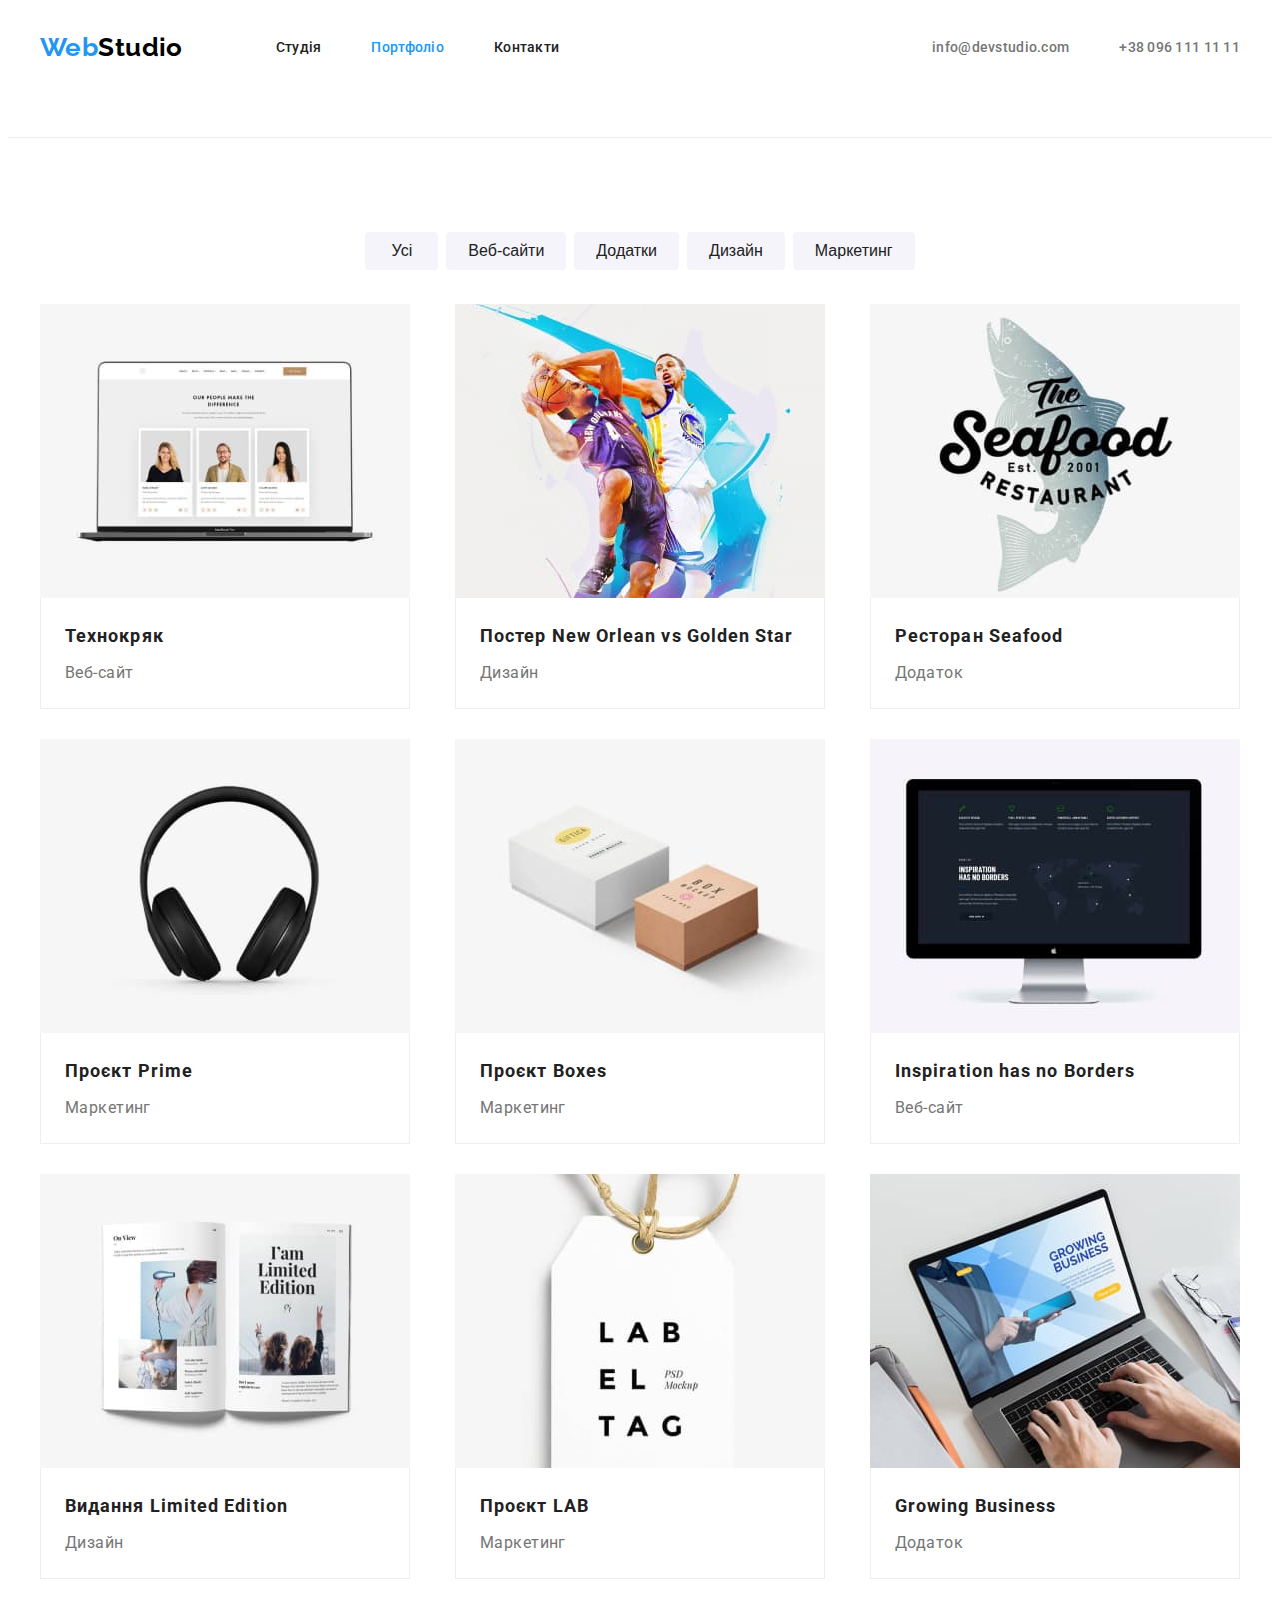
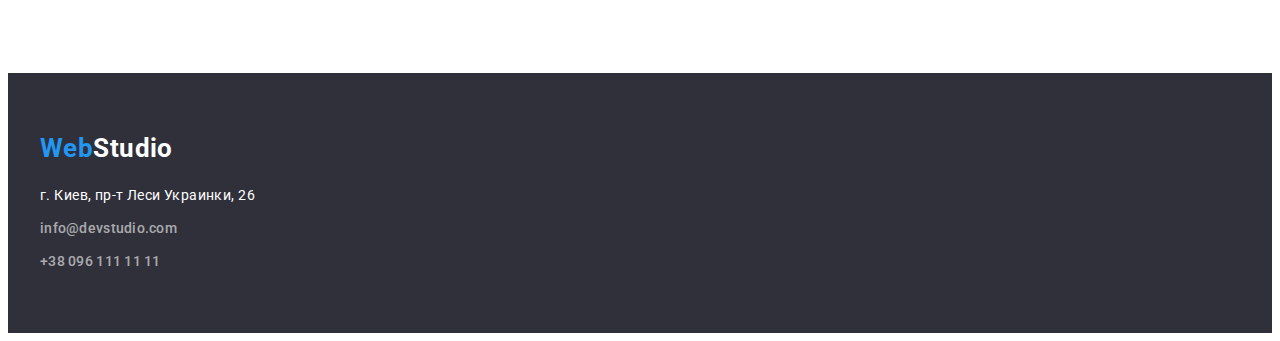
==== commit 9fdebbc0: "double3" ====
--- a/portfolio.html
+++ b/portfolio.html
@@ -144,10 +144,10 @@
     </main>
     <footer class="info">
       <div class="container">
-        <a class="web" href="./index.html">
-          <span class="logo">Web</span>Studio
+        <a class="weblogo" href="./index.html">
+          <span class="logoweb">Web</span>Studio
         </a>
-        <address>
+        <address class="place">
           <ul class="information">
             <li>
               <a
--- a/css/styles.css
+++ b/css/styles.css
@@ -275,19 +275,20 @@
   padding-bottom: 60px;
   display: block;
 }
-.info .web {
+.weblogo {
   color: var(--primary-white-color);
   font-weight: 700;
   font-size: 26px;
   line-height: 1.19;
-}
-.info .logo {
+  text-decoration: none;
+}
+.logoweb {
   color: var(--accent-color);
 }
 .information :not(:last-child) {
   margin-bottom: 9px;
 }
-.information {
+.place {
   margin-top: 20px;
 }
 .info .address {
@@ -365,9 +366,6 @@
   /* padding-bottom: 94px; */
   gap: 30px;
 }
-.box-pic {
-  padding: 20px 24px;
-}
 .all .about {
   color: var(--title-text-color);
   font-weight: 700;
@@ -381,3 +379,9 @@
   font-size: 16px;
   line-height: 1.87;
 }
+.box-pic {
+  padding: 20px 24px;
+  border-left: 1px solid #eeeeee;
+  border-bottom: 1px solid #eeeeee;
+  border-right: 1px solid #eeeeee;
+}
